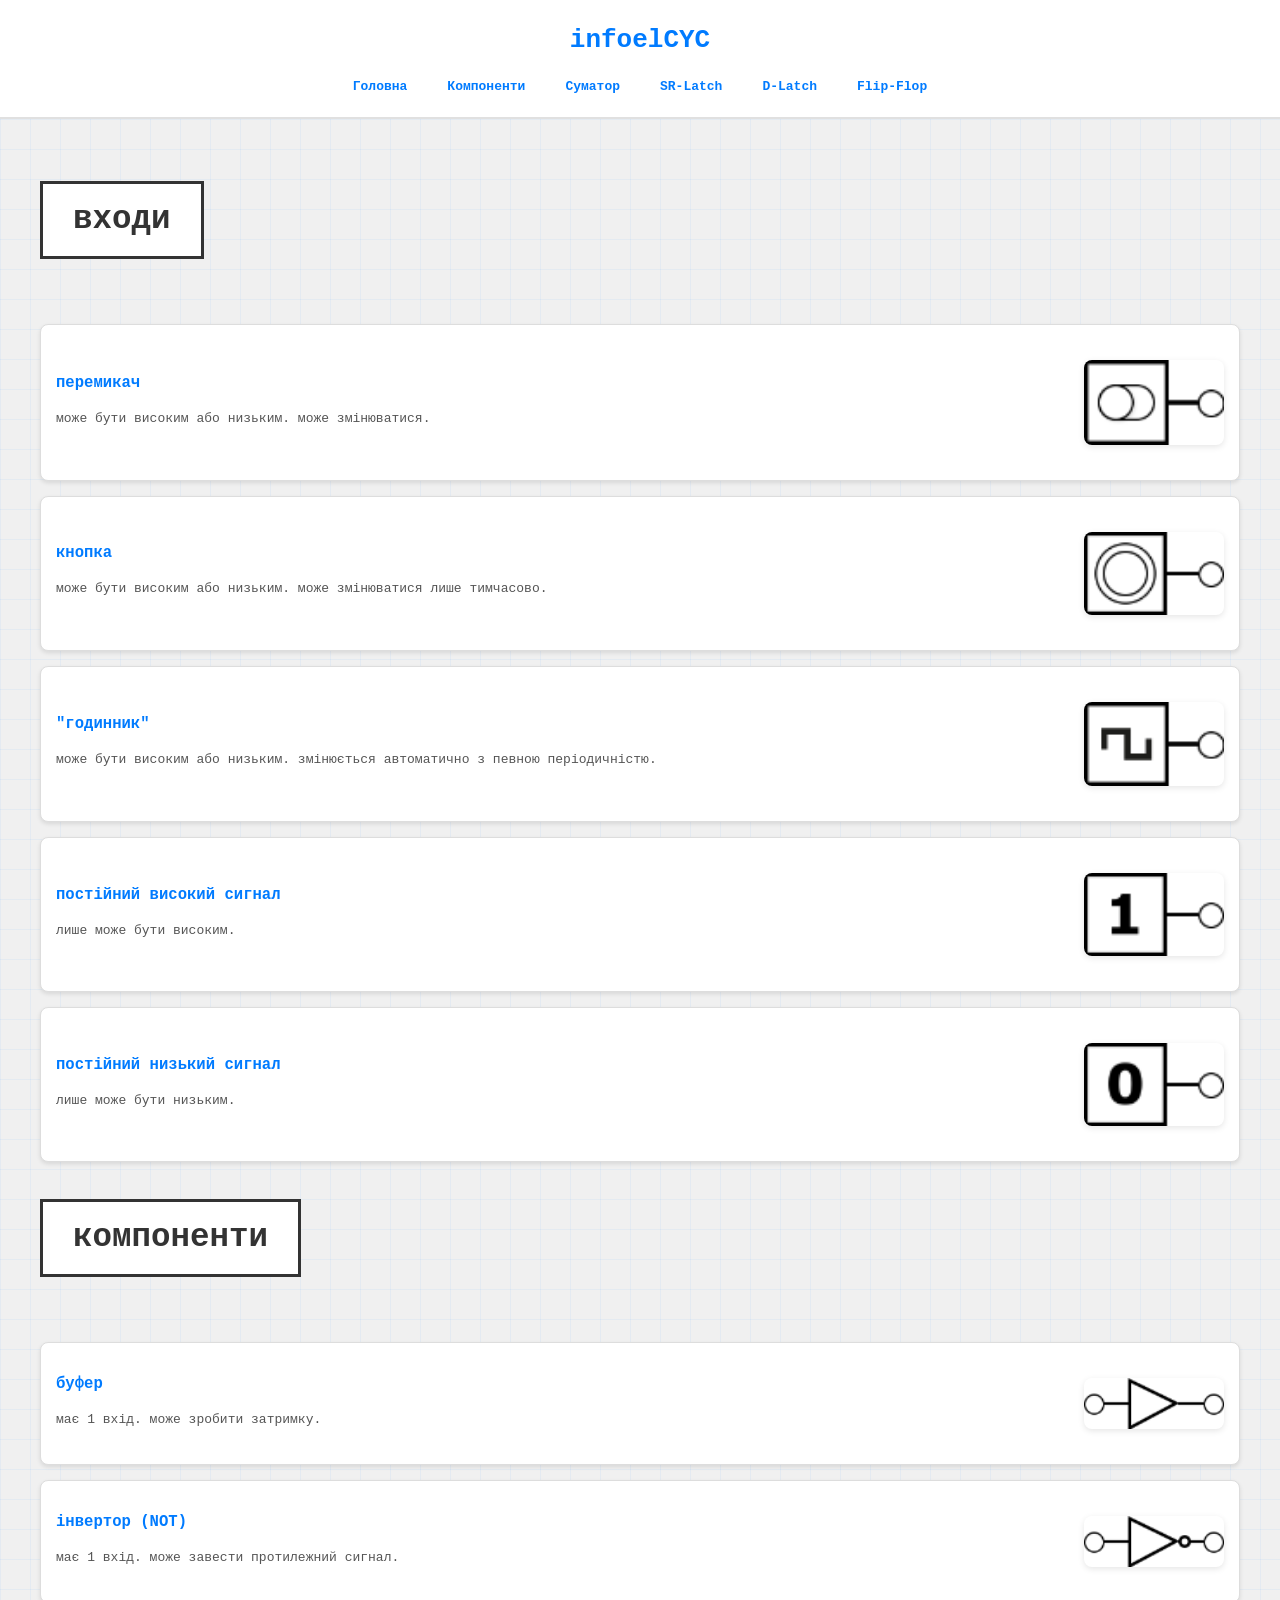
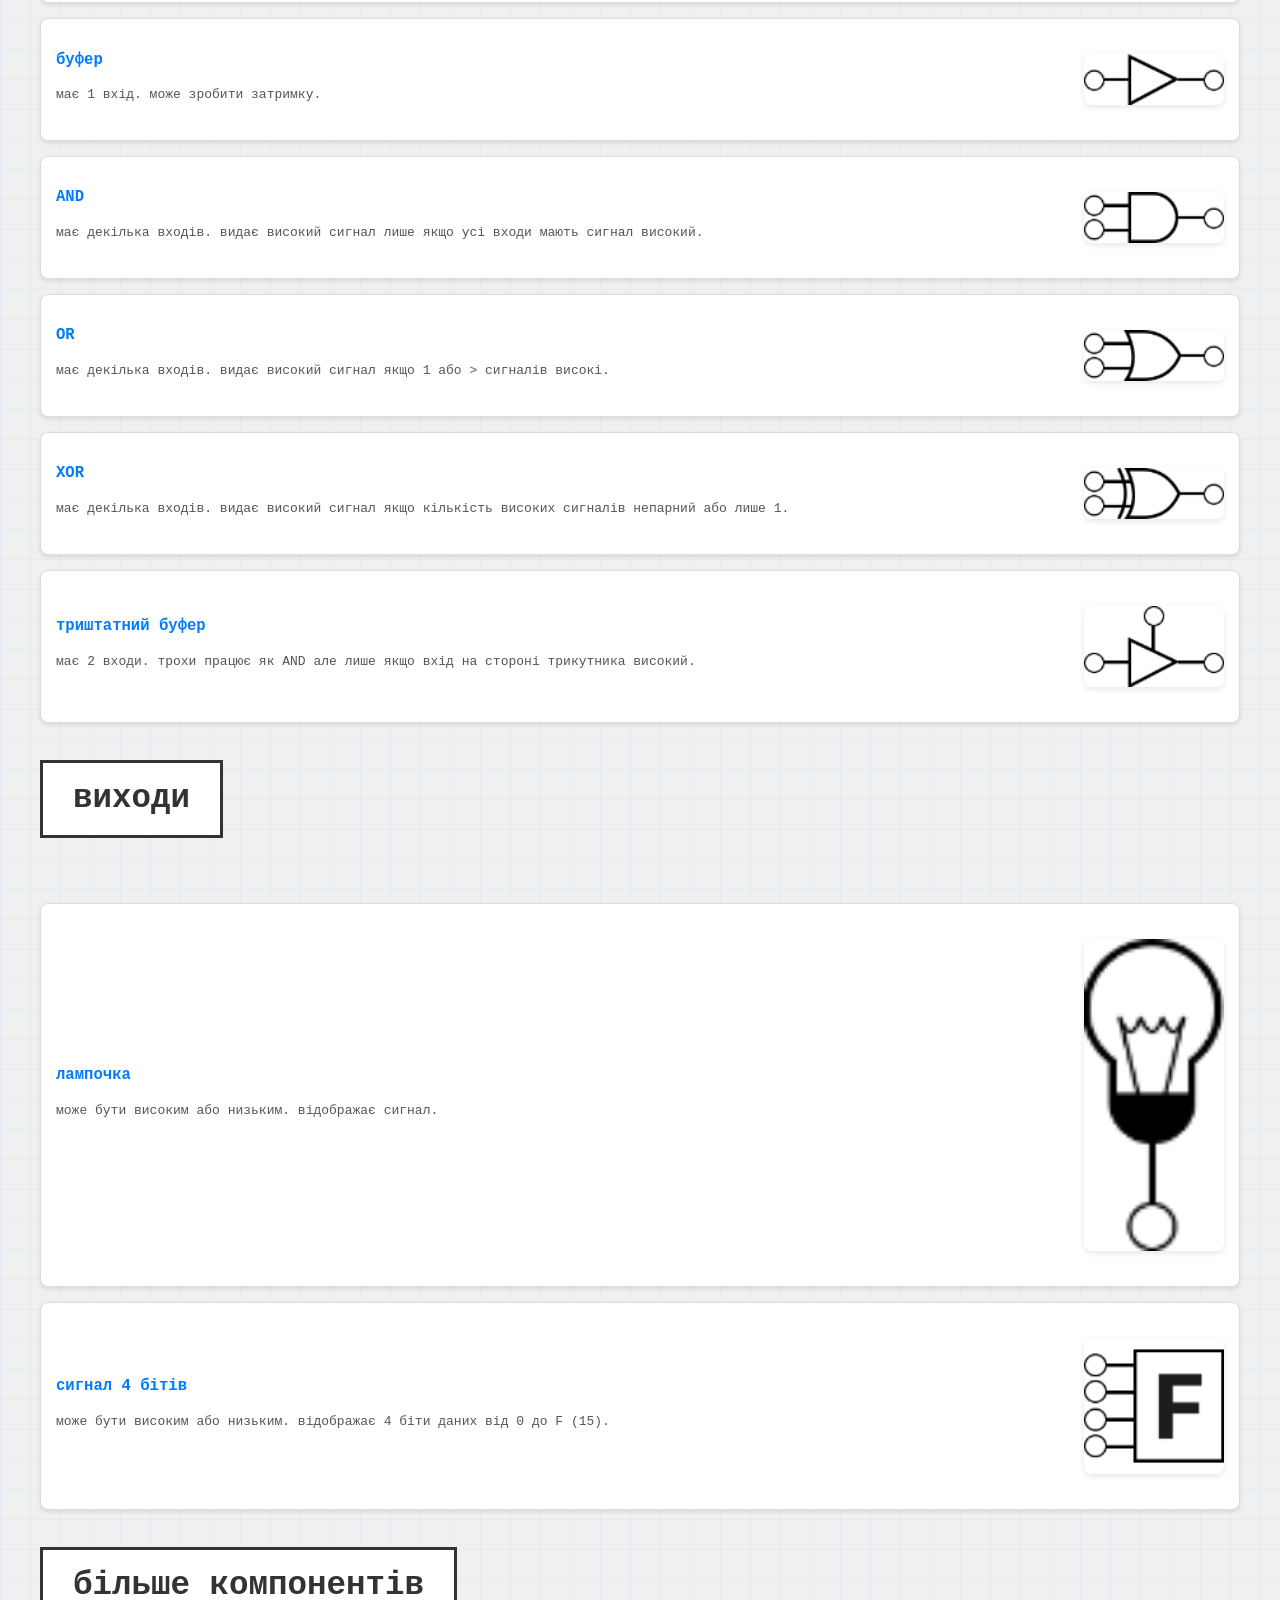
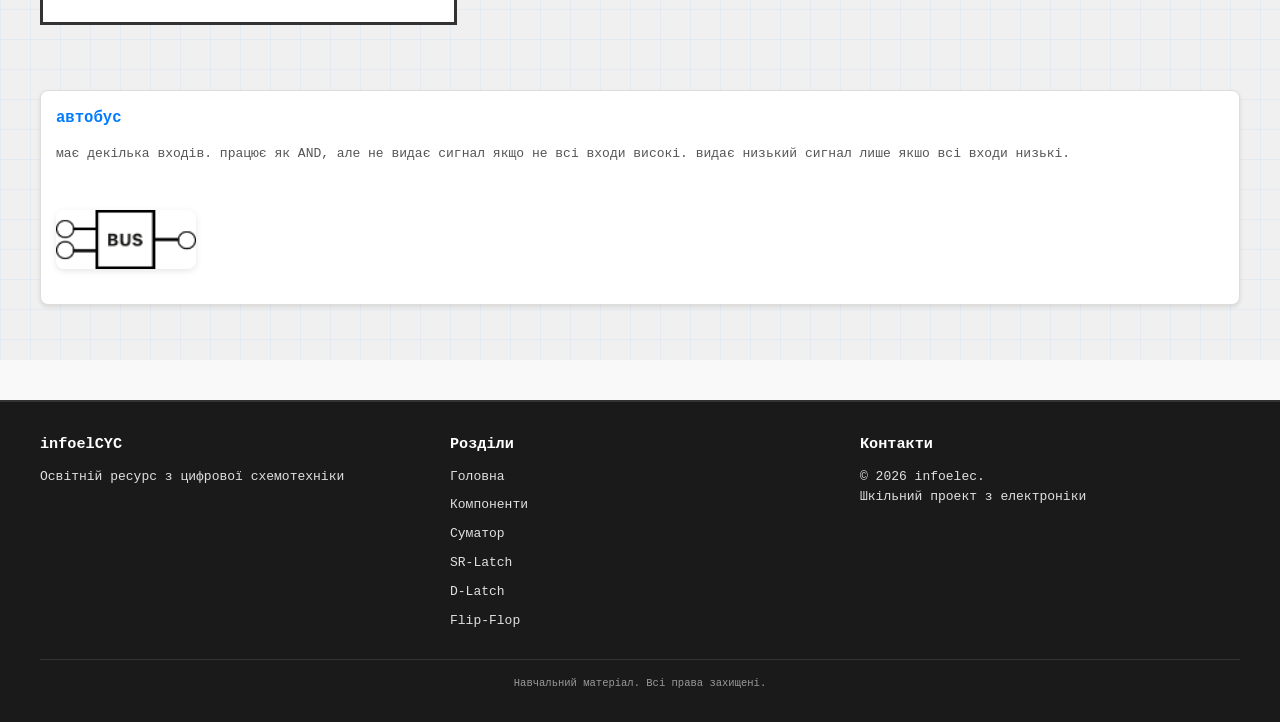
==== components.html @ db4fe0ee "moved everything into main fodler" ====
<!DOCTYPE html>
<html lang="uk">
<head>
    <meta charset="UTF-8">
    <meta name="viewport" content="width=device-width, initial-scale=1.0">
    <meta name="description" content="Освітній ресурс з цифрової схемотехніки">
    <meta name="author" content="Святний Тимофій">
    <title>схемотехніка - infoelcyc - входи</title>
    <link rel="stylesheet" href="style.css">
</head>
<body>
    <header>
        <h1>infoelCYC</h1>
        <nav>
            <ul>
                <li><a href="index.html">Головна</a></li>
                <li><a href="components.html">Компоненти</a></li>
                <li><a href="adder.html">Суматор</a></li>
                <li><a href="sr-latch.html">SR-Latch</a></li>
                <li><a href="d-latch.html">D-Latch</a></li>
                <li><a href="ff.html">Flip-Flop</a></li>
            </ul>
        </nav>
    </header>
    <main>
        <h1>входи</h1>
        <div class="card">
            <div class="card-content">
                <div>
                    <h2>перемикач</h2>
                    <p>може бути високим або низьким. може змінюватися.</p>
                </div>
                <div class="card-image">
                    <img src="switch.png" alt="Перемикач">
                </div>
            </div>
        </div>
        <div class="card">
            <div class="card-content">
                <div>
                    <h2>кнопка</h2>
                    <p>може бути високим або низьким. може змінюватися лише тимчасово.</p>
                </div>
                <div class="card-image">
                    <img src="button.png" alt="Кнопка">
                </div>
            </div>
        </div>
        <div class="card">
            <div class="card-content">
                <div>
                    <h2>"годинник"</h2>
                    <p>може бути високим або низьким. змінюється автоматично з певною періодичністю.</p>
                </div>
                <div class="card-image">
                    <img src="clock.png" alt="Годинник">
                </div>
            </div>
        </div>
        <div class="card">
            <div class="card-content">
                <div>
                    <h2>постійний високий сигнал</h2>
                    <p>лише може бути високим.</p>
                </div>
                <div class="card-image">
                    <img src="highconstant.png" alt="Постійний високий сигнал">
                </div>
            </div>
        </div>
        <div class="card">
            <div class="card-content">
                <div>
                    <h2>постійний низький сигнал</h2>
                    <p>лише може бути низьким.</p>
                </div>
                <div class="card-image">
                    <img src="lowconstant.png" alt="Постійний низький сигнал">
                </div>
            </div>
        </div>
        <h1>компоненти</h1>
        <div class="card">
            <div class="card-content">
                <div>
                    <h2>буфер</h2>
                    <p>має 1 вхід. може зробити затримку.</p>
                </div>
                <div class="card-image">
                    <img src="buffer.png" alt="Буфер">
                </div>
            </div>
        </div>
        <div class="card">
            <div class="card-content">
                <div>
                    <h2>інвертор (NOT)</h2>
                    <p>має 1 вхід. може завести протилежний сигнал.</p>
                </div>
                <div class="card-image">
                    <img src="not.png" alt="Інвертор (NOT)">
                </div>
            </div>
        </div>
        <div class="card">
            <div class="card-content">
                <div>
                    <h2>буфер</h2>
                    <p>має 1 вхід. може зробити затримку.</p>
                </div>
                <div class="card-image">
                    <img src="buffer.png" alt="Буфер">
                </div>
            </div>
        </div>
        <div class="card">
            <div class="card-content">
                <div>
                    <h2>AND</h2>
                    <p>має декілька входів. видає високий сигнал лише якщо усі входи мають сигнал високий.</p>
                </div>
                <div class="card-image">
                    <img src="and.png" alt="AND-елемент">
                </div>
            </div>
        </div>
        <div class="card">
            <div class="card-content">
                <div>
                    <h2>OR</h2>
                    <p>має декілька входів. видає високий сигнал якщо 1 або > сигналів високі.</p>
                </div>
                <div class="card-image">
                    <img src="or.png" alt="OR-елемент">
                </div>
            </div>
        </div>
        <div class="card">
            <div class="card-content">
                <div>
                    <h2>XOR</h2>
                    <p>має декілька входів. видає високий сигнал якщо кількість високих сигналів непарний або лише 1.</p>
                </div>
                <div class="card-image">
                    <img src="xor.png" alt="XOR-елемент">
                </div>
            </div>
        </div>
        <div class="card">
            <div class="card-content">
                <div>
                    <h2>триштатний буфер</h2>
                    <p>має 2 входи. трохи працює як AND але лише якщо вхід на стороні трикутника високий.</p>
                </div>
                <div class="card-image">
                    <img src="ts.png" alt="Триштатний буфер">
                </div>
            </div>
        </div>
        <h1>виходи</h1>
        <div class="card">
            <div class="card-content">
                <div>
                    <h2>лампочка</h2>
                    <p>може бути високим або низьким. відображає сигнал.</p>
                </div>
                <div class="card-image">
                    <img src="lightbulb.png" alt="Лампочка">
                </div>
            </div>
        </div>
        <div class="card">
            <div class="card-content">
                <div>
                    <h2>сигнал 4 бітів</h2>
                    <p>може бути високим або низьким. відображає 4 біти даних від 0 до F (15).</p>
                </div>
                <div class="card-image">
                    <img src="4bitsignal.png" alt="Сигнал 4 бітів">
                </div>
            </div>
        </div>
        <h1>більше компонентів</h1>
        <div class ="card">
            <div class="card-content">
                <div>
                    <h2>автобус</h2>
                    <p>має декілька входів. працює як AND, але не видає сигнал якщо не всі входи високі. видає низький сигнал лише якшо всі входи низькі.</p>
                </div>
                <div class="card-image">
                    <img src="bus.png" alt="Автобус">
                </div>
            </div>
        </div>
    </main>
    <footer>
        <div class="footer-content">
            <div class="footer-section">
                <h3>infoelCYC</h3>
                <p>Освітній ресурс з цифрової схемотехніки</p>
            </div>
            <div class="footer-section">
                <h3>Розділи</h3>
                <ul>
                    <li><a href="index.html">Головна</a></li>
                    <li><a href="components.html">Компоненти</a></li>
                    <li><a href="adder.html">Суматор</a></li>
                    <li><a href="sr-latch.html">SR-Latch</a></li>
                    <li><a href="d-latch.html">D-Latch</a></li>
                    <li><a href="ff.html">Flip-Flop</a></li>
                </ul>
            </div>
            <div class="footer-section">
                <h3>Контакти</h3>
                <p>© 2026 infoelec.<br>Шкільний проект з електроніки</p>
            </div>
        </div>
        <div class="footer-bottom">
            <p>Навчальний матеріал. Всі права захищені.</p>
        </div>
    </footer>
</body>
</html>
---- style.css ----
body {
    font-family: Monospace;
    display: flex;
    flex-direction: column;
    min-height: 100vh;
    margin: 0;
    line-height: 1.6;
    color: #333;
    background-color: #f9f9f9;
}

header {
    background-color: #ffffff;
    padding: 20px;
    text-align: center;
    border-bottom: 2px solid #e0e0e0;
    box-shadow: 0 2px 4px rgba(0,0,0,0.1);
}

header h1 {
    margin: 0;
    color: #007bff;
    font-size: 2em;
}

nav ul {
    list-style: none;
    padding: 0;
    margin: 15px 0 0 0;
    display: flex;
    justify-content: center;
    gap: 20px;
    flex-wrap: wrap;
}

nav ul li a {
    text-decoration: none;
    color: #007bff;
    font-weight: bold;
    padding: 5px 10px;
    border-radius: 4px;
    transition: background-color 0.3s;
}

nav ul li a:hover {
    background-color: #e7f3ff;
    color: #0056b3;
}

main {
    flex: 1;
    padding: 20px;
    max-width: 1200px;
    margin: 0 auto;
}

main h1 {
    text-align: center;
    color: #333;
    margin-bottom: 20px;
    font-size: 1.8em;
}

img {
    display: block;
    margin: 20px auto;
    max-width: 100%;
    height: auto;
    border-radius: 8px;
    box-shadow: 0 2px 8px rgba(0,0,0,0.1);
}

.card {
    border: 1px solid #ddd;
    border-radius: 8px;
    padding: 15px;
    margin: 15px 0;
    background-color: #ffffff;
    box-shadow: 0 2px 4px rgba(0,0,0,0.1);
}

.card-content {
    display: flex;
    align-items: center;
    justify-content: space-between;
    gap: 20px;
    flex-wrap: wrap;
}

.card h2 {
    margin-top: 0;
    color: #007bff;
    font-size: 1.2em;
}

.card-image img {
    width: 140px;
    max-width: 100%;
    height: auto;
    border-radius: 8px;
    box-shadow: 0 2px 6px rgba(0,0,0,0.1);
}

@media (max-width: 720px) {
    .card-content {
        flex-direction: column;
        align-items: stretch;
    }
}

.card p {
    margin: 5px 0;
    color: #555;
}

footer {
    background-color: #1a1a1a;
    color: #e0e0e0;
    margin-top: 40px;
    padding: 30px 20px;
    border-top: 2px solid #333;
}

.footer-content {
    display: grid;
    grid-template-columns: repeat(auto-fit, minmax(250px, 1fr));
    max-width: 1200px;
    margin: 0 auto;
    gap: 30px;
    margin-bottom: 20px;
}

.footer-section h3 {
    color: #fff;
    margin-top: 0;
    margin-bottom: 10px;
}

.footer-section p {
    margin: 5px 0;
    line-height: 1.6;
}

.footer-section ul {
    list-style: none;
    padding: 0;
    margin: 0;
}

.footer-section ul li {
    margin: 8px 0;
}

.footer-section ul li a {
    color: #e0e0e0;
    text-decoration: none;
}

.footer-section ul li a:hover {
    color: #fff;
}

.footer-bottom {
    text-align: center;
    border-top: 1px solid #333;
    padding-top: 20px;
    max-width: 1200px;
    margin: 0 auto;
}

.footer-bottom p {
    margin: 0;
    font-size: 0.9em;
}

.footer-section a {
    color: #88ccff;
    text-decoration: none;
}

.footer-section a:hover {
    color: #fff;
    text-decoration: underline;
}

.footer-bottom {
    text-align: center;
    border-top: 1px solid #333;
    padding-top: 15px;
    font-size: 0.9em;
    color: #999;
    max-width: 1200px;
    margin: 0 auto;
    width: 100%;
}
/* Основний контейнер як координатна сітка */
main {
    background-color: #f0f0f0;
    background-image: 
        linear-gradient(rgba(0,123,255,0.05) 1px, transparent 1px),
        linear-gradient(90deg, rgba(0,123,255,0.05) 1px, transparent 1px);
    background-size: 30px 30px;
    padding: 40px;
}

/* Заголовок як назва креслення */
main h1 {
    font-size: 2.5em;
    border: 3px solid #333;
    display: inline-block;
    padding: 10px 30px;
    background: #fff;
    margin-bottom: 50px;
}

/* Секція "Рівень 0" на всю ширину */
main section article {
    background: #fff;
    border: 2px solid #333;
    padding: 30px;
    margin-bottom: 30px;
    position: relative;
}

/* Стрілка-зв'язок між рівнями через псевдоелемент */
#index section::after {
    content: "▼ SIGNAL FLOW ▼";
    display: block;
    text-align: center;
    font-weight: bold;
    color: #007bff;
    margin: 20px 0;
}

/* Контейнер для Рівня 1 та 2 (Side-by-side) */
.logic-flow {
    display: flex;
    gap: 30px;
}

.logic-flow article {
    flex: 1;
    background: #fff;
    border: 2px solid #333;
    padding: 25px;
    display: flex;
    flex-direction: column;
    justify-content: space-between;
    transition: 0.3s;
}

.logic-flow article:hover {
    border-color: #007bff;
    transform: translateY(-5px);
    box-shadow: 10px 10px 0px rgba(0,123,255,0.1);
}

/* Кнопки/Посилання */
main a {
    display: inline-block;
    margin-top: 15px;
    color: #007bff;
    text-decoration: none;
    font-weight: bold;
    border: 1px solid #007bff;
    padding: 8px 15px;
}

main a:hover {
    background: #007bff;
    color: #fff;
}

/* Специфічна навігація для тригерів всередині статті */
main nav {
    display: flex;
    flex-wrap: wrap;
    gap: 10px;
    margin-top: 20px;
}
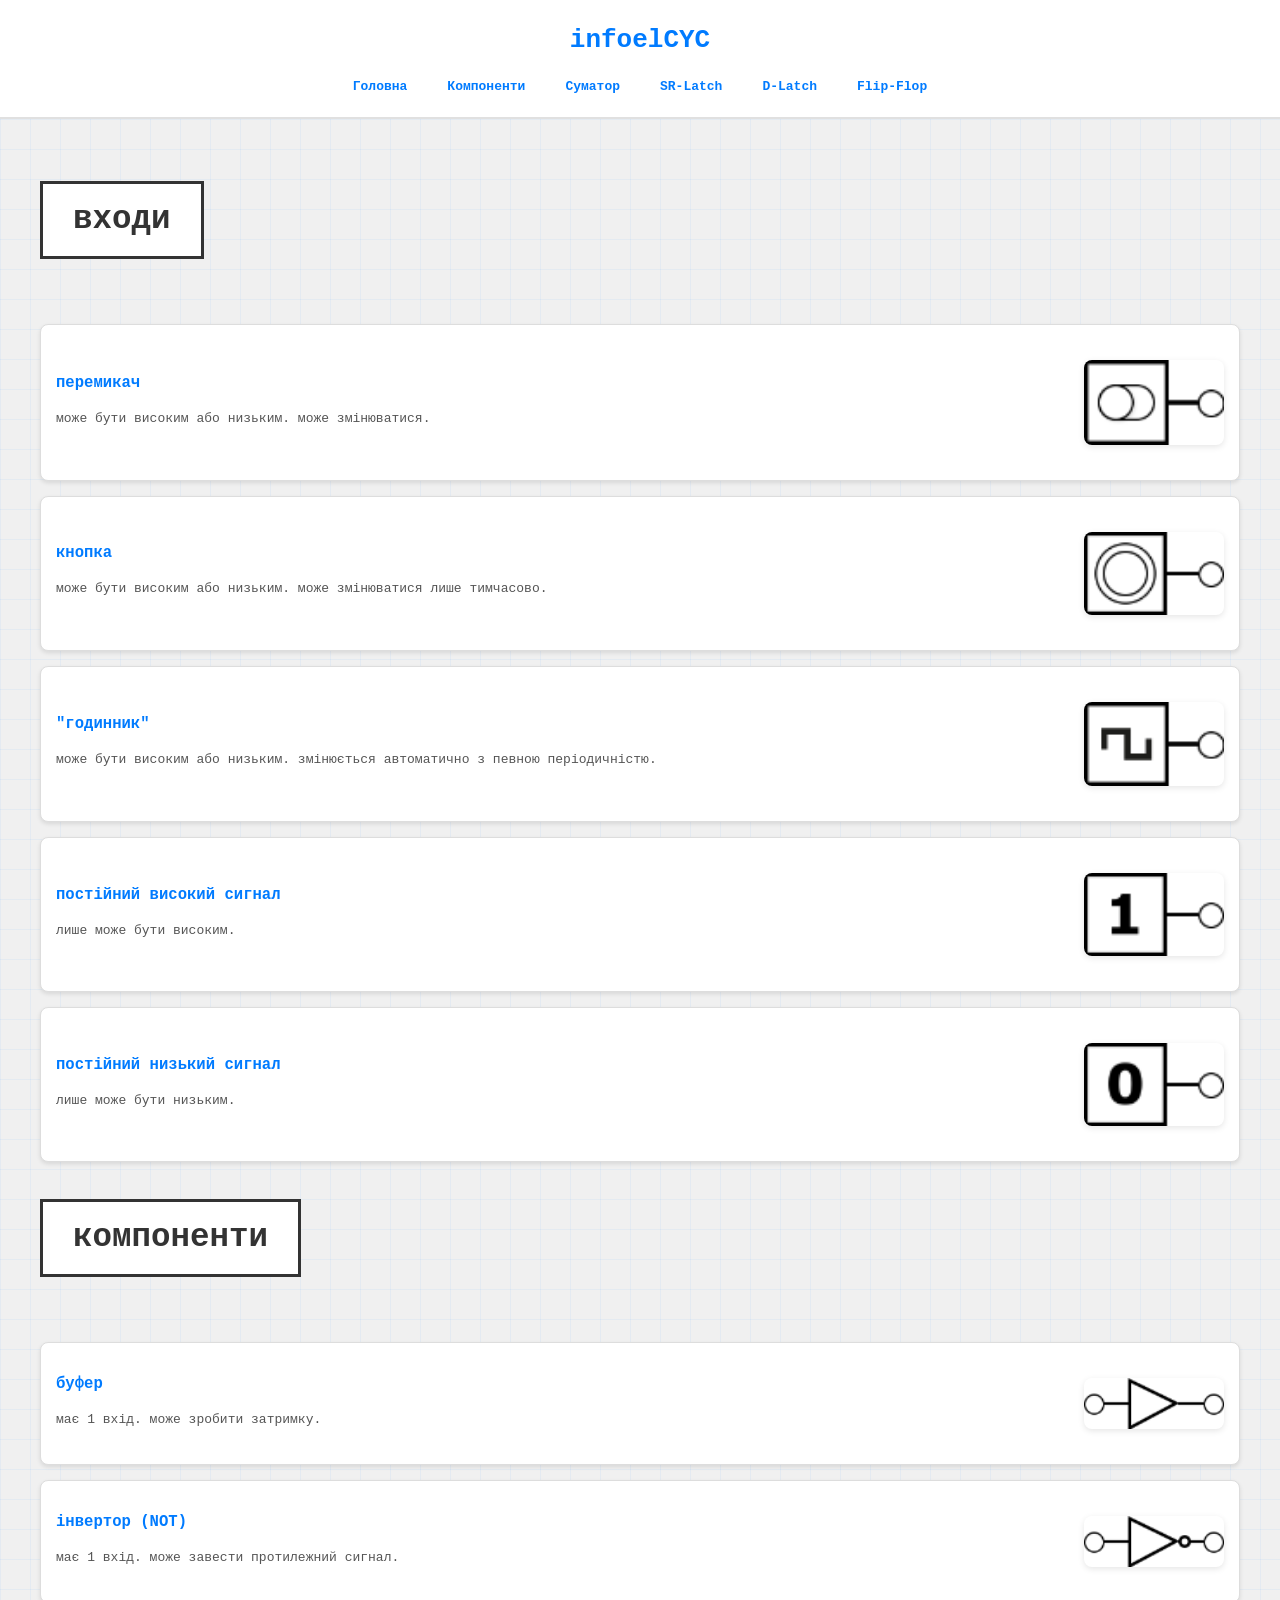
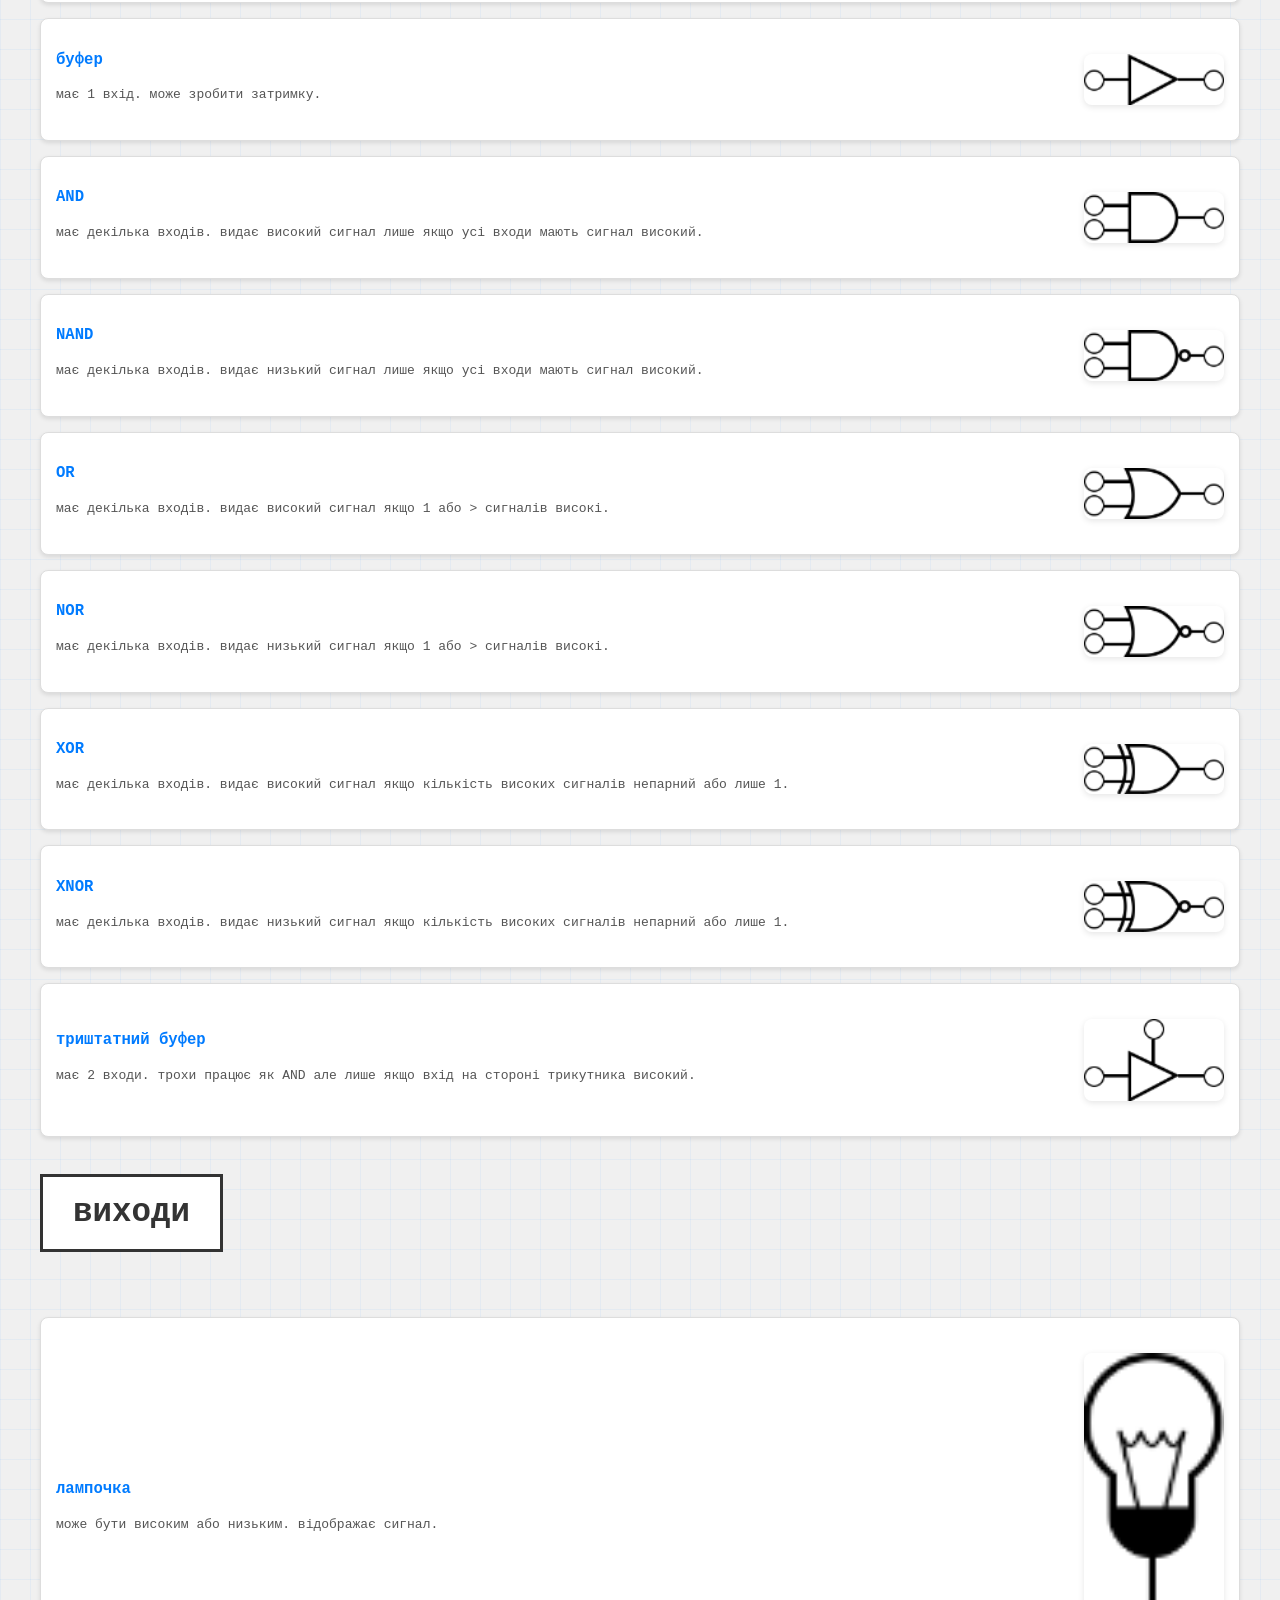
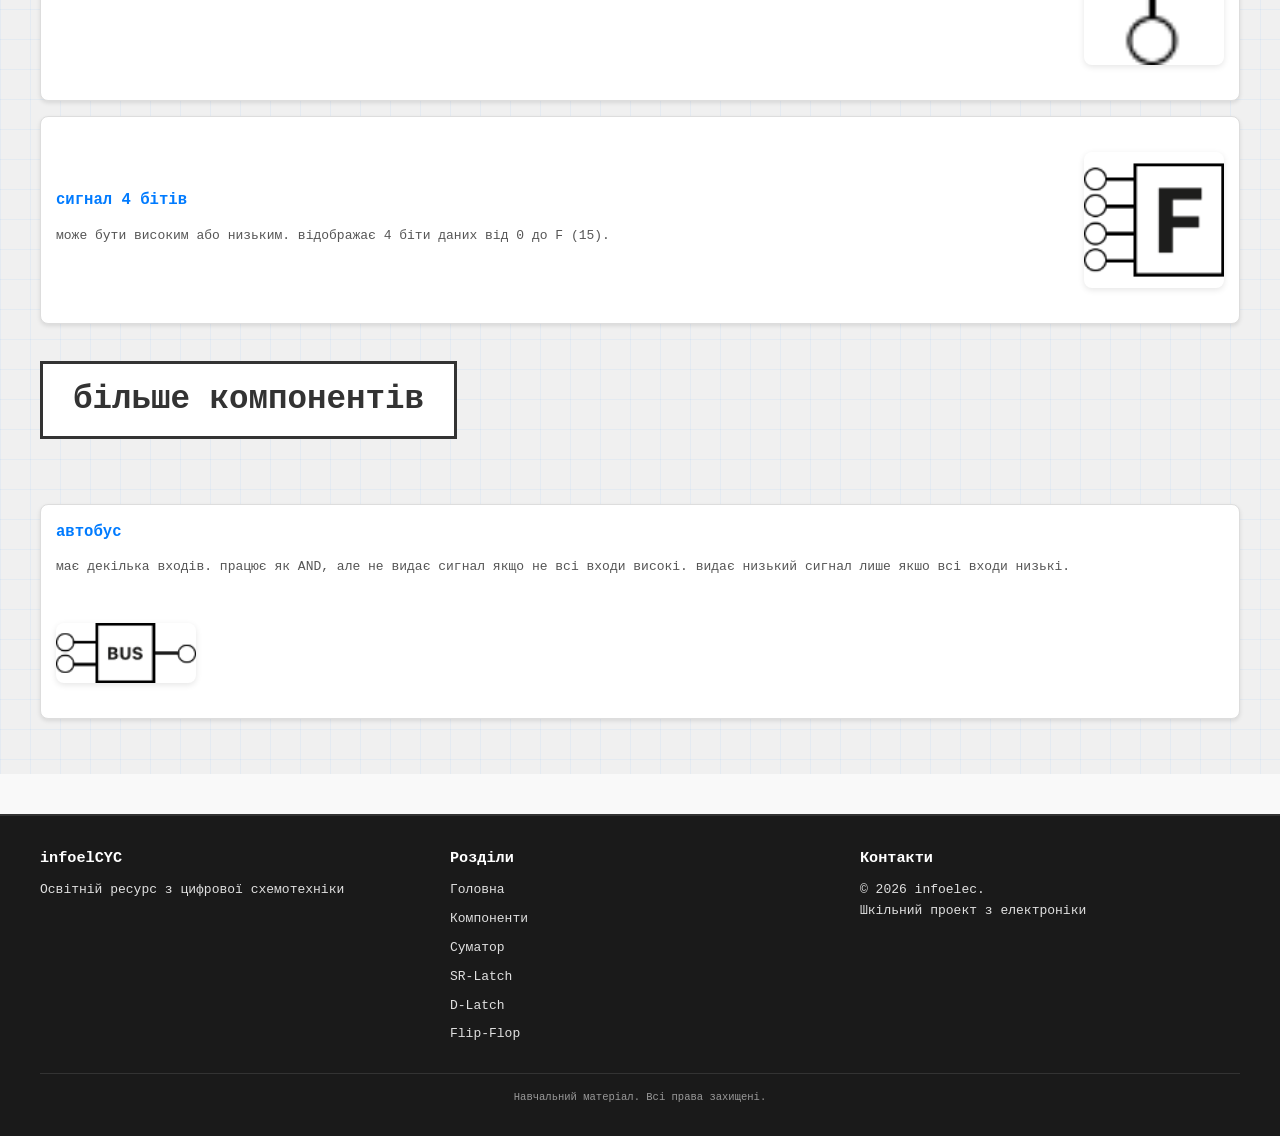
==== commit 046b3178: "updated to have more cards yayaaa Co-authored-by: Copilot <copilot@github.com>" ====
--- a/components.html
+++ b/components.html
@@ -127,6 +127,17 @@
         <div class="card">
             <div class="card-content">
                 <div>
+                    <h2>NAND</h2>
+                    <p>має декілька входів. видає низький сигнал лише якщо усі входи мають сигнал високий.</p>
+                </div>
+                <div class="card-image">
+                    <img src="nand.png" alt="NAND-елемент">
+                </div>
+            </div>
+        </div>
+        <div class="card">
+            <div class="card-content">
+                <div>
                     <h2>OR</h2>
                     <p>має декілька входів. видає високий сигнал якщо 1 або > сигналів високі.</p>
                 </div>
@@ -138,11 +149,33 @@
         <div class="card">
             <div class="card-content">
                 <div>
+                    <h2>NOR</h2>
+                    <p>має декілька входів. видає низький сигнал якщо 1 або > сигналів високі.</p>
+                </div>
+                <div class="card-image">
+                    <img src="nor.png" alt="NOR-елемент">
+                </div>
+            </div>
+        </div>
+        <div class="card">
+            <div class="card-content">
+                <div>
                     <h2>XOR</h2>
                     <p>має декілька входів. видає високий сигнал якщо кількість високих сигналів непарний або лише 1.</p>
                 </div>
                 <div class="card-image">
                     <img src="xor.png" alt="XOR-елемент">
+                </div>
+            </div>
+        </div>
+        <div class="card">
+            <div class="card-content">
+                <div>
+                    <h2>XNOR</h2>
+                    <p>має декілька входів. видає низький сигнал якщо кількість високих сигналів непарний або лише 1.</p>
+                </div>
+                <div class="card-image">
+                    <img src="xnor.png" alt="XNOR-елемент">
                 </div>
             </div>
         </div>
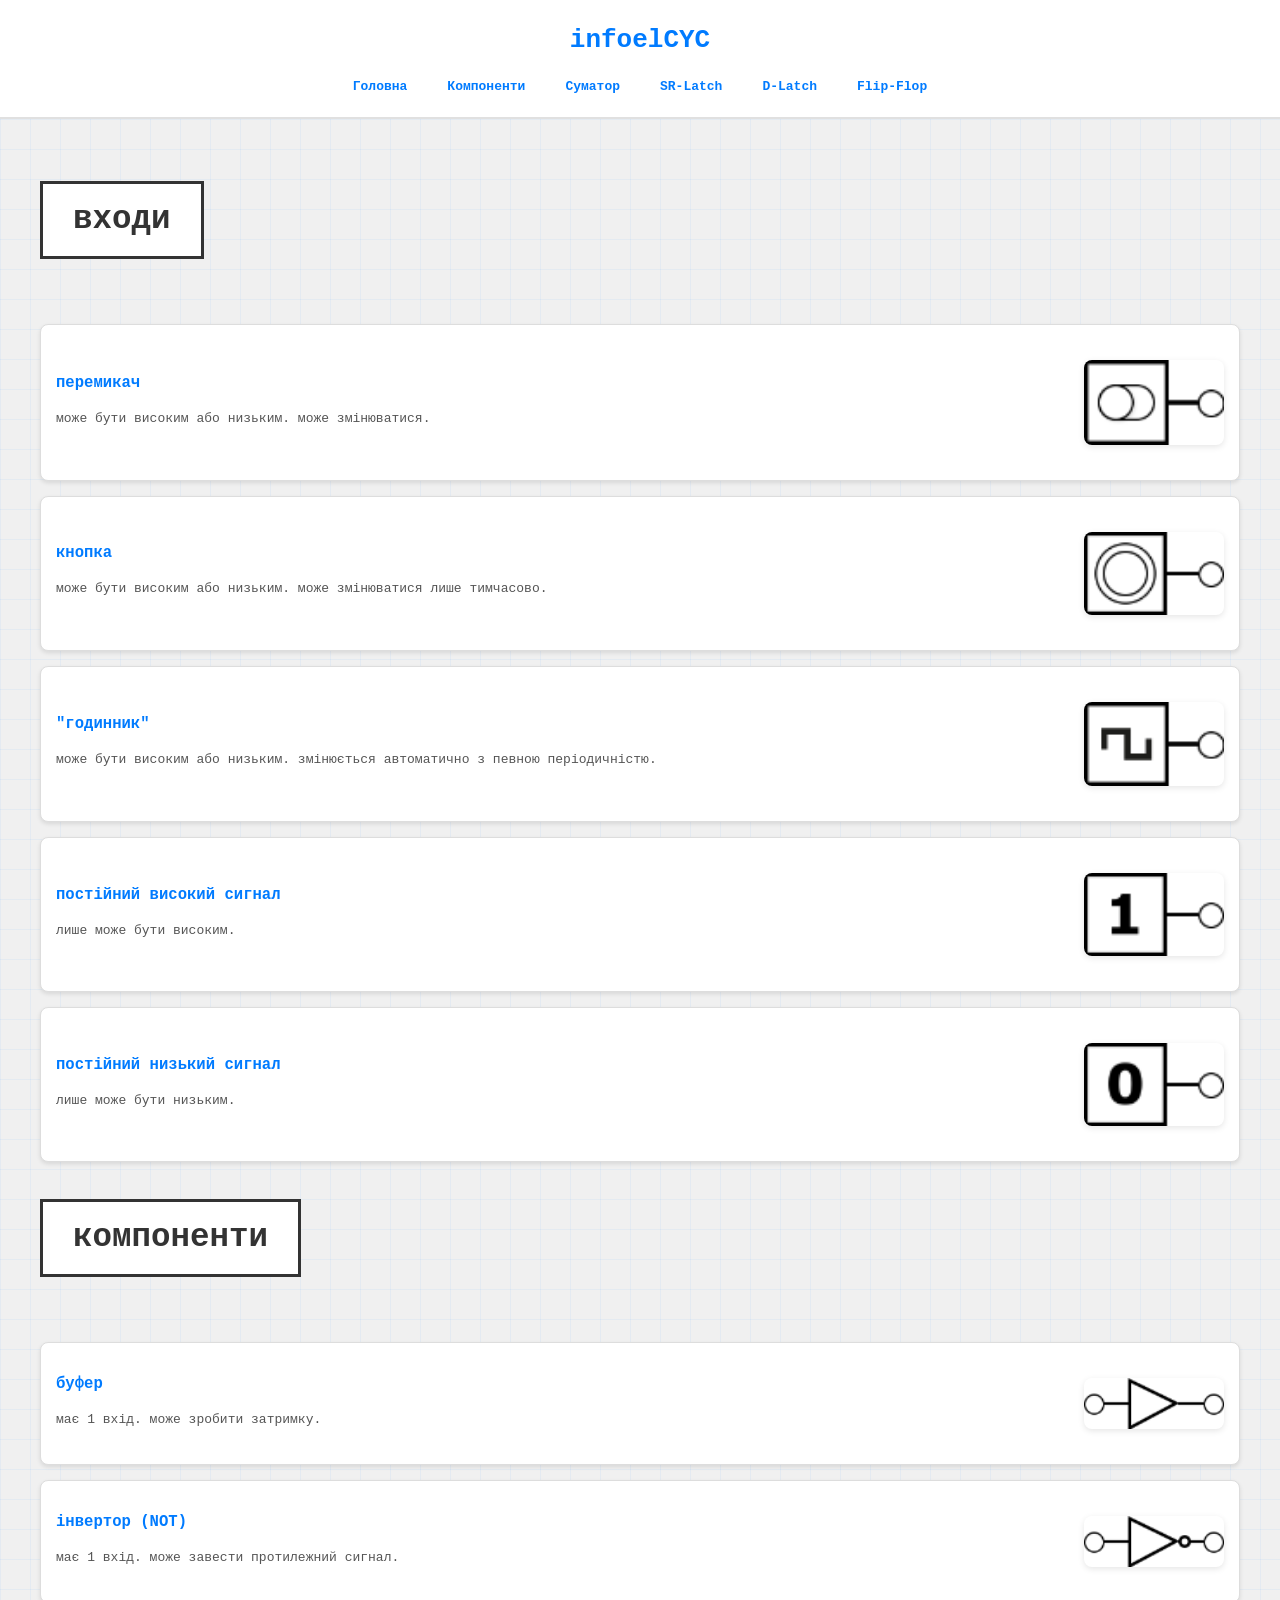
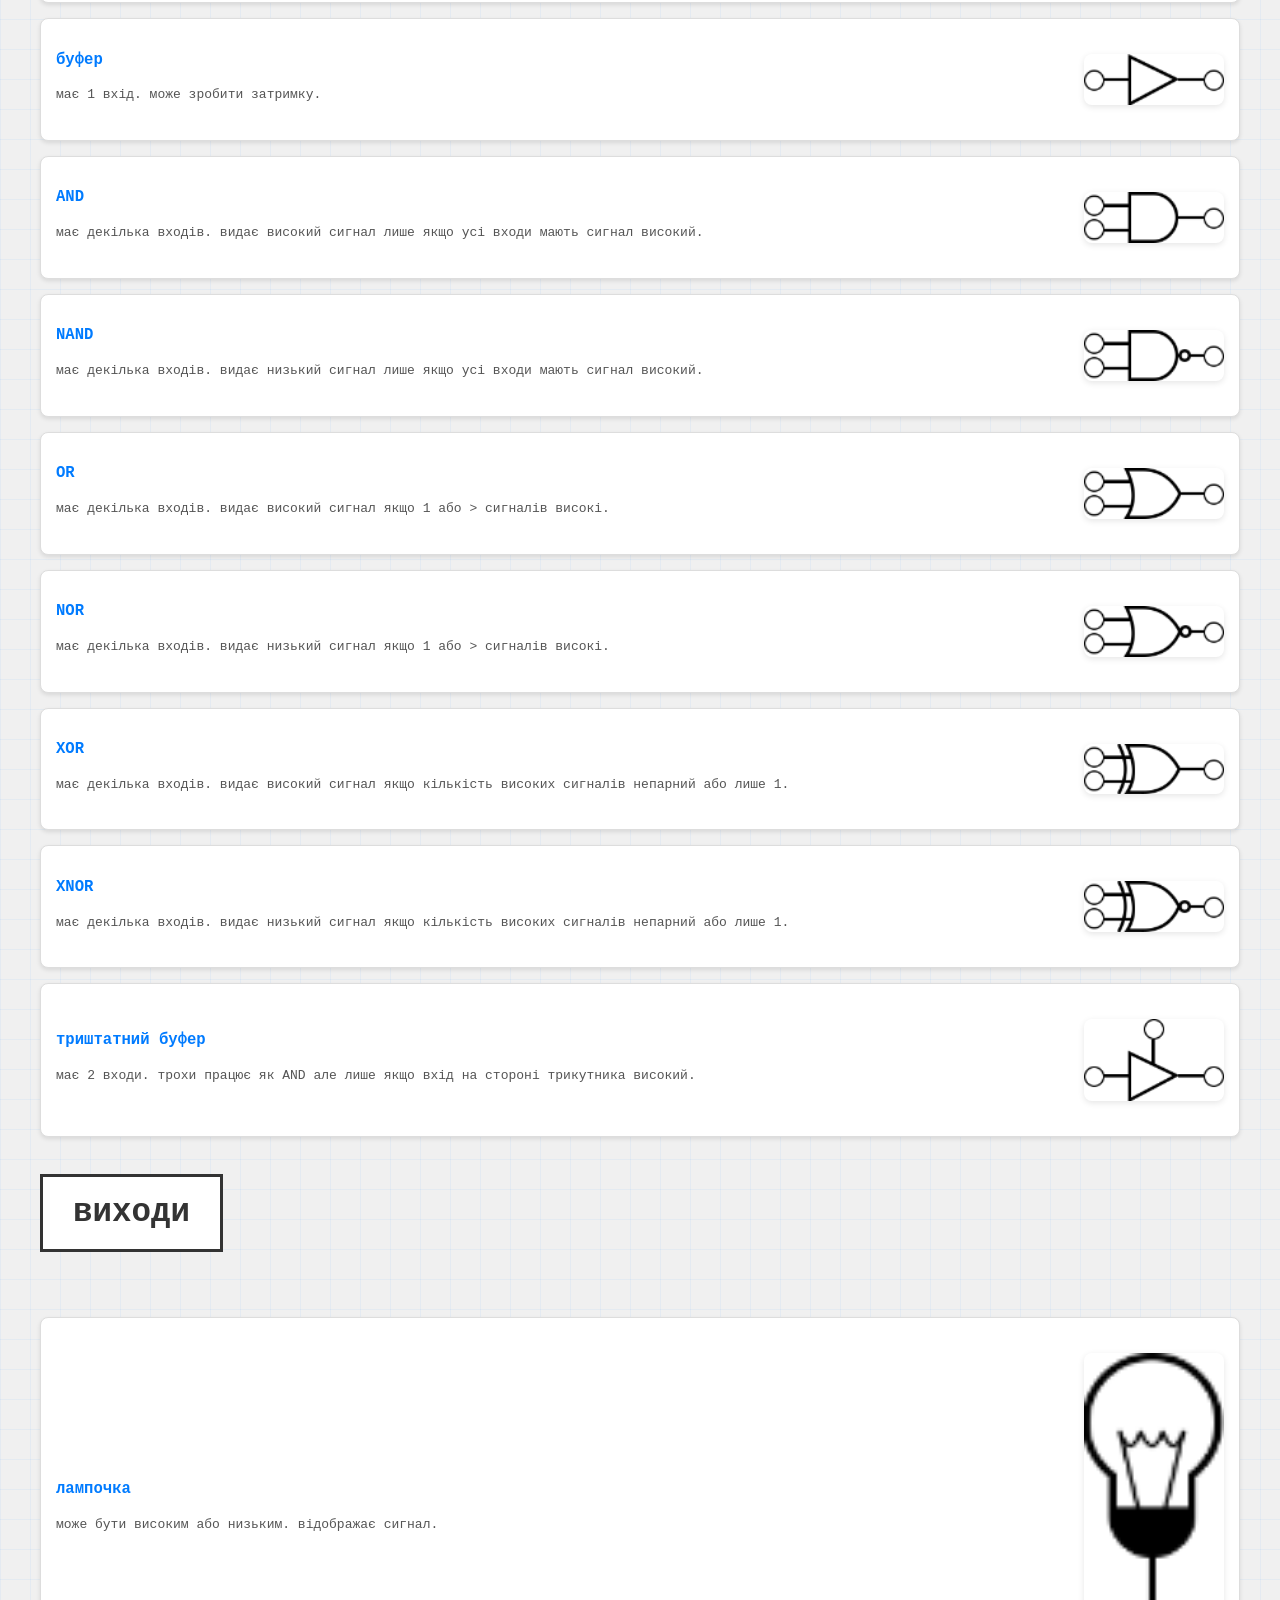
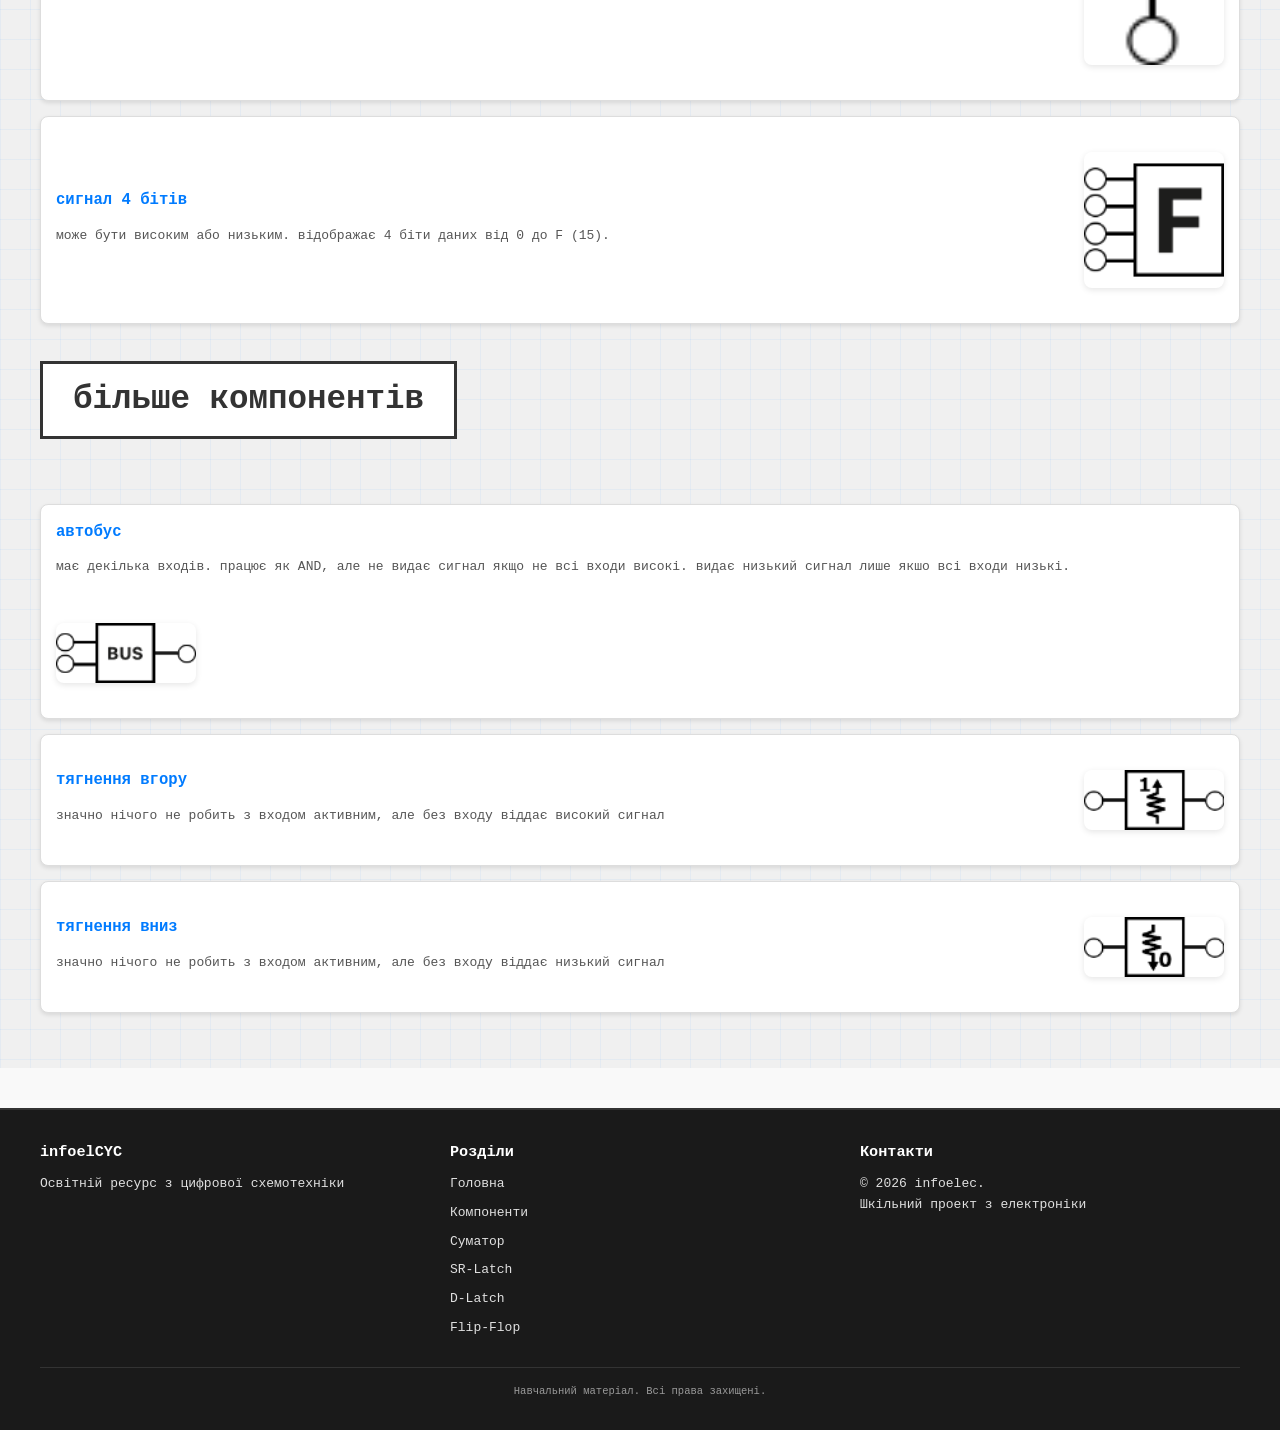
==== commit 453f0b1c: "pull up and down Co-authored-by: Copilot <copilot@github.com>" ====
--- a/components.html
+++ b/components.html
@@ -225,6 +225,28 @@
                 </div>
             </div>
         </div>
+        <div class="card">
+            <div class="card-content">
+                <div>
+                    <h2>тягнення вгору</h2>
+                    <p>значно нічого не робить з входом активним, але без входу віддає високий сигнал</p>
+                </div>
+                <div class="card-image">
+                    <img src="pullup.png" alt="тягнення вгору">
+                </div>
+            </div>
+        </div>
+                <div class="card">
+            <div class="card-content">
+                <div>
+                    <h2>тягнення вниз</h2>
+                    <p>значно нічого не робить з входом активним, але без входу віддає низький сигнал</p>
+                </div>
+                <div class="card-image">
+                    <img src="pulldown.png" alt="тягнення вниз">
+                </div>
+            </div>
+        </div>
     </main>
     <footer>
         <div class="footer-content">
